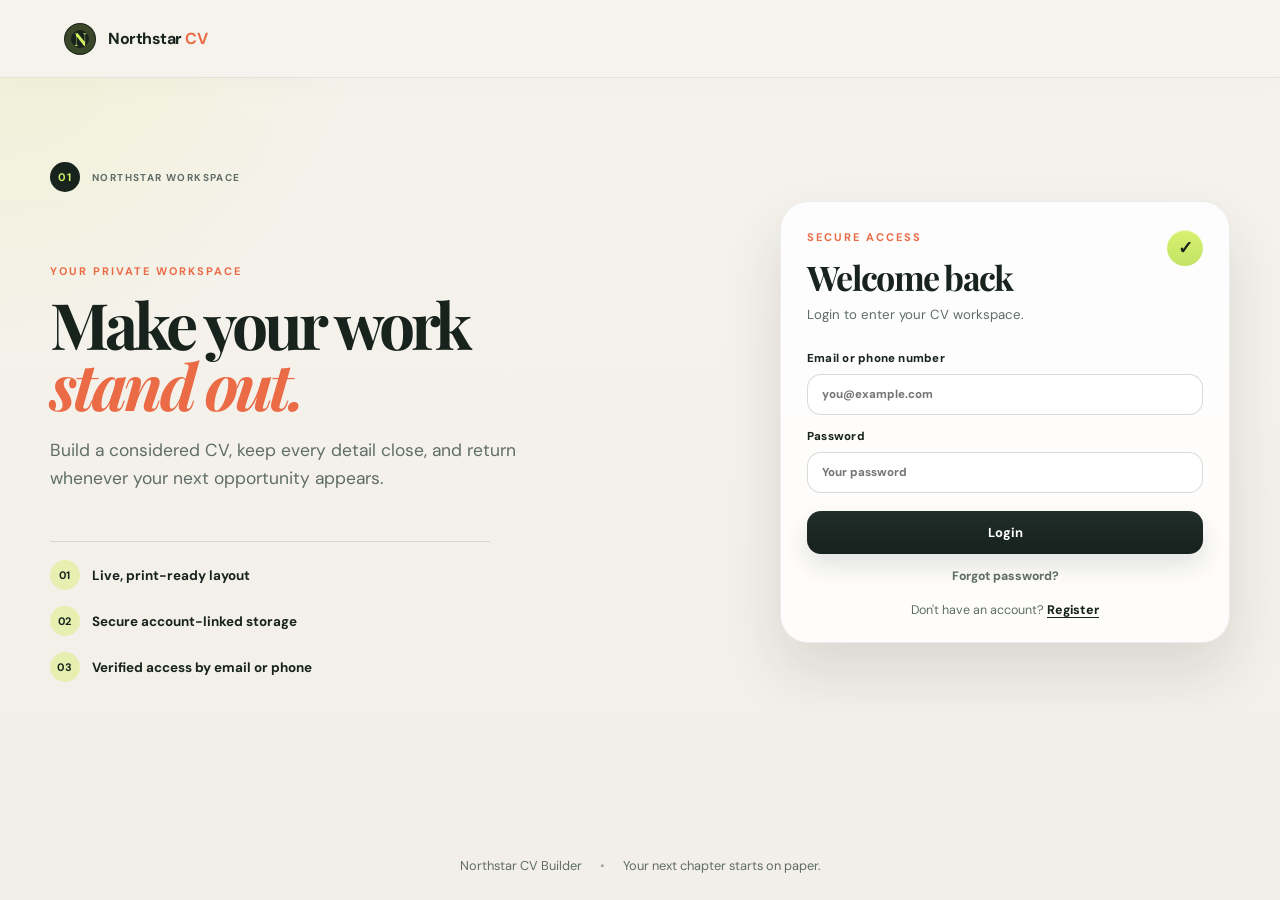
==== index.html @ ef926b18 "Refactor code structure for improved readability and maintainability" ====
<!doctype html>
<html lang="en">
<head>
  <meta charset="UTF-8">
  <meta name="viewport" content="width=device-width, initial-scale=1.0">
  <meta name="description" content="Curriculum Vitae builder with live professional preview and print-ready output.">
  <title>Northstar CV Builder</title>
  <link rel="preconnect" href="https://fonts.googleapis.com">
  <link rel="preconnect" href="https://fonts.gstatic.com" crossorigin>
  <link href="https://fonts.googleapis.com/css2?family=DM+Sans:wght@400;500;600;700&family=Playfair+Display:wght@600;700&display=swap" rel="stylesheet">
  <link rel="stylesheet" href="style.css">
  <link rel="stylesheet" href="page.css">
  <script>
    (async () => {
      const storedUser = localStorage.getItem('northstar-user');
      if (!storedUser) {
        window.location.replace('login.html');
        return;
      }

      try {
        const user = JSON.parse(storedUser);
        const response = await fetch(`api.php?id=${encodeURIComponent(user.id)}`, { credentials: 'same-origin' });
        if (!response.ok) {
          window.location.replace('login.html');
          return;
        }
        document.body.classList.remove('auth-protected');
      } catch (error) {
        window.location.replace('login.html');
      }
    })();
  </script>
</head>
<body class="auth-protected">
  <header class="topbar">
    <a class="brand" href="#top" aria-label="Northstar CV Builder home"><span class="brand-mark">N</span><span>Northstar <em>CV</em></span></a>
    <div class="top-actions"><span class="saved-state" id="savedState">Saved locally</span><button class="button button-ghost" id="resetButton" type="button">Reset</button><button class="button button-dark" id="printButton" type="button"><span aria-hidden="true">↗</span> Print / PDF</button></div>
  </header>
  <main id="top" class="app-shell">
    <section class="intro"><p class="eyebrow">Curriculum vitae studio</p><h1>Build a CV that<br><span>opens doors.</span></h1><p class="intro-copy">Shape your story, keep the details sharp, and walk away with a CV that feels unmistakably yours.</p><div class="progress-wrap"><div class="progress-label"><span>Profile completeness</span><strong id="progressText">0%</strong></div><div class="progress-track"><div id="progressBar"></div></div></div></section>
    <div class="workspace">
      <form class="editor" id="cvForm" autocomplete="off">
        <section class="form-section"><div class="section-heading"><div><span class="step">01</span><h2>Contact information</h2><p>Give employers a clear way to reach you.</p></div></div><div class="field-grid"><label class="field field-wide">Full name<input data-path="basics.name" placeholder="John Doe"></label><label class="field field-wide">Professional headline<input data-path="basics.headline" placeholder="Professional"></label><label class="field">Professional email<input data-path="basics.email" type="email" placeholder="john.doe@example.com"></label><label class="field">Professional phone<input data-path="basics.phone" placeholder="+1 555 000 0000"></label><label class="field">City and state / country<input data-path="basics.location" placeholder="City, State, Country"></label><label class="field">Website / LinkedIn<input data-path="basics.website" placeholder="linkedin.com/in/johndoe"></label></div></section>
        <section class="form-section"><div class="section-heading"><div><span class="step">02</span><h2>Professional summary</h2><p>Write a tailored 3-to-4-sentence introduction.</p></div><label class="switch"><input type="checkbox" data-toggle="summary" checked><span></span><b>Include</b></label></div><label class="field"><textarea data-path="summary" rows="4" placeholder="Highlight your top skills, achievements, and career goals..."></textarea></label></section>
        <section class="form-section"><div class="section-heading"><div><span class="step">03</span><h2>Work experience</h2><p>List roles in reverse-chronological order with measurable achievements.</p></div><button class="add-button" type="button" data-add="experience">+ Add role</button></div><div id="experienceFields"></div></section>
        <section class="form-section"><div class="section-heading"><div><span class="step">04</span><h2>Education & qualifications</h2><p>Include degrees, diplomas, institutions, locations, and dates.</p></div><button class="add-button" type="button" data-add="education">+ Add education</button></div><div id="educationFields"></div></section>
        <section class="form-section"><div class="section-heading"><div><span class="step">05</span><h2>Skills</h2><p>Make your strongest capabilities easy to scan.</p></div></div><label class="field"><span>Skills <small>Separate each skill with a comma</small></span><input data-path="skills" placeholder="Figma, Strategy, User research, Prototyping"></label></section>
        <section class="form-section"><div class="section-heading"><div><span class="step">06</span><h2>Optional sections</h2><p>Add specialized details when they strengthen your application.</p></div></div><div class="optional-grid"><label class="optional-card"><input type="checkbox" data-toggle="certifications"><span><b>Certifications & licenses</b><small>Industry credentials</small></span></label><label class="optional-card"><input type="checkbox" data-toggle="awards"><span><b>Awards & honors</b><small>Recognition and scholarships</small></span></label><label class="optional-card"><input type="checkbox" data-toggle="publications"><span><b>Publications & presentations</b><small>Research and industry work</small></span></label><label class="optional-card"><input type="checkbox" data-toggle="memberships"><span><b>Professional memberships</b><small>Recognized industry bodies</small></span></label></div><div id="optionalFields"></div></section>
      </form>
      <aside class="preview-panel"><div class="preview-toolbar"><div><span class="eyebrow">Live document</span><h2>Your CV</h2></div><span class="page-count">A4 / 1 page</span></div><div class="paper" id="cvPreview"></div></aside>
    </div>
  </main>
  <footer class="footer">Northstar CV Builder <span>•</span> Your next chapter starts on paper.</footer>
  <script src="main.js"></script>
</body>
</html>
---- style.css ----
.text-button{border:0;background:transparent;color:var(--muted);font-size:11px;font-weight:700;text-align:center;text-decoration:underline;text-underline-offset:3px;padding:2px}.text-button:hover{color:var(--orange)}.reset-box{border-top:1px solid var(--line);margin-top:20px;padding-top:20px}.reset-heading{display:flex;align-items:center;justify-content:space-between;gap:12px}.reset-heading strong{font-size:16px}.reset-box>p{color:var(--muted);font-size:12px;line-height:1.5;margin:8px 0 18px}.reset-box .auth-form[hidden]{display:none}
.register-prompt{margin:24px 0 0;text-align:center;color:var(--muted);font-size:12px}.register-prompt a{color:var(--ink);font-weight:700;text-underline-offset:3px}.register-prompt a:hover{color:var(--orange)}.register-shell .account-card{align-self:center}
:root{--ink:#17211d;--muted:#69716b;--line:#dfe4df;--paper:#fffefa;--canvas:#f4f3ee;--lime:#d8f26b;--orange:#ef714a;--shadow:0 24px 70px rgba(31,44,35,.12)}*{box-sizing:border-box}html{scroll-behavior:smooth}body{margin:0;background:var(--canvas);color:var(--ink);font-family:'DM Sans',sans-serif}button,input,textarea{font:inherit}button{cursor:pointer}.topbar{height:78px;background:rgba(244,243,238,.94);border-bottom:1px solid var(--line);display:flex;align-items:center;justify-content:space-between;padding:0 clamp(20px,5vw,76px);position:sticky;top:0;z-index:10;backdrop-filter:blur(12px)}.brand{display:flex;gap:10px;align-items:center;color:var(--ink);font-weight:700;text-decoration:none;letter-spacing:-.03em}.brand em{font-style:normal;color:var(--orange)}.brand-mark{background:var(--ink);color:var(--lime);width:28px;height:28px;display:grid;place-items:center;font-family:'Playfair Display',serif;font-size:18px;border-radius:50%}.top-actions{display:flex;align-items:center;gap:12px}.saved-state{font-size:12px;color:var(--muted);margin-right:10px}.button{border:0;padding:11px 17px;border-radius:4px;font-weight:700;font-size:13px}.button-ghost{background:transparent;color:var(--muted)}.button-dark{background:var(--ink);color:#fff}.button-dark span{font-size:16px;margin-right:6px}.app-shell{max-width:1440px;margin:auto;padding:72px clamp(20px,5vw,76px) 40px}.intro{max-width:610px;margin-bottom:64px}.eyebrow{margin:0 0 14px;color:var(--orange);font-size:11px;font-weight:700;letter-spacing:.15em;text-transform:uppercase}.intro h1{font-family:'Playfair Display',serif;font-size:clamp(46px,6vw,80px);line-height:.98;letter-spacing:-.04em;margin:0 0 22px}.intro h1 span{color:var(--orange);font-style:italic}.intro-copy{color:var(--muted);font-size:17px;line-height:1.6;max-width:430px;margin:0}.progress-wrap{margin-top:36px;max-width:380px}.progress-label{display:flex;justify-content:space-between;font-size:12px;margin-bottom:9px}.progress-label strong{color:var(--orange)}.progress-track{height:5px;background:#dfe3db;border-radius:8px;overflow:hidden}.progress-track div{height:100%;width:0;background:var(--orange);transition:width .35s ease}.workspace{display:grid;grid-template-columns:minmax(420px,1fr) minmax(420px,.93fr);gap:clamp(36px,6vw,100px);align-items:start}.editor{min-width:0}.form-section{padding:0 0 38px;margin-bottom:37px;border-bottom:1px solid var(--line)}.section-heading{display:flex;justify-content:space-between;gap:20px;align-items:flex-start;margin-bottom:23px}.step{color:var(--orange);font-size:11px;font-weight:700;letter-spacing:.12em}.section-heading h2{font-size:21px;margin:7px 0 5px;letter-spacing:-.03em}.section-heading p{color:var(--muted);font-size:13px;margin:0;line-height:1.5}.field-grid{display:grid;grid-template-columns:1fr 1fr;gap:17px 14px}.field{display:flex;flex-direction:column;gap:8px;color:#3b453e;font-size:12px;font-weight:700}.field-wide{grid-column:span 2}.field input,.field textarea{width:100%;border:1px solid #cfd7cf;background:rgba(255,255,255,.5);border-radius:3px;padding:12px 13px;color:var(--ink);outline:none;transition:border .2s,box-shadow .2s}.field textarea{resize:vertical;line-height:1.5}.field input:focus,.field textarea:focus{border-color:var(--orange);box-shadow:0 0 0 3px rgba(239,113,74,.12)}.field small{font-weight:400;color:var(--muted);margin-left:5px}.add-button{border:1px solid var(--ink);background:transparent;color:var(--ink);padding:8px 11px;border-radius:3px;font-weight:700;font-size:12px;white-space:nowrap}.repeat-item{border:1px solid var(--line);padding:17px;margin-bottom:12px;background:rgba(255,255,255,.3)}.repeat-top{display:flex;justify-content:space-between;gap:10px;align-items:center;margin-bottom:15px}.repeat-label{font-size:12px;font-weight:700}.remove-button{border:0;background:none;color:var(--orange);font-size:12px;font-weight:700}.repeat-grid{display:grid;grid-template-columns:1fr 1fr;gap:14px}.repeat-grid .field-wide{grid-column:span 2}.switch{display:flex;align-items:center;gap:8px;font-size:12px;color:var(--muted);white-space:nowrap}.switch input,.optional-card input{position:absolute;opacity:0}.switch span{width:34px;height:20px;border-radius:20px;background:#bec7bf;position:relative;transition:background .2s}.switch span:after{content:'';position:absolute;width:14px;height:14px;top:3px;left:3px;background:#fff;border-radius:50%;transition:transform .2s}.switch input:checked+span{background:var(--orange)}.switch input:checked+span:after{transform:translateX(14px)}.optional-grid{display:grid;grid-template-columns:repeat(3,1fr);gap:10px;margin-bottom:16px}.optional-card{border:1px solid var(--line);padding:14px 10px;display:flex;gap:9px;cursor:pointer;min-height:69px}.optional-card:has(input:checked){border-color:var(--orange);background:#fff8f4}.optional-card:before{content:'+';border:1px solid #b7c0b8;border-radius:50%;width:18px;height:18px;display:grid;place-items:center;color:var(--muted);font-size:15px;flex:none}.optional-card:has(input:checked):before{content:'✓';background:var(--orange);color:#fff;border-color:var(--orange);font-size:11px}.optional-card span{display:flex;flex-direction:column;gap:4px}.optional-card b{font-size:12px}.optional-card small{font-size:10px;color:var(--muted);line-height:1.3}.preview-panel{position:sticky;top:110px}.preview-toolbar{display:flex;justify-content:space-between;align-items:flex-end;margin-bottom:18px}.preview-toolbar h2{font-family:'Playfair Display',serif;font-size:30px;margin:0}.page-count{font-size:11px;color:var(--muted)}.paper{background:var(--paper);box-shadow:var(--shadow);min-height:780px;padding:54px 57px;color:#202b25}.cv-head{border-bottom:2px solid var(--ink);padding-bottom:20px;margin-bottom:22px}.cv-head h1{font-family:'Playfair Display',serif;font-size:38px;line-height:1;margin:0 0 9px;letter-spacing:-.04em}.cv-head h3{font-size:12px;font-weight:500;color:var(--orange);letter-spacing:.08em;text-transform:uppercase;margin:0 0 16px}.contact-line{color:var(--muted);font-size:9px;display:flex;gap:8px;flex-wrap:wrap}.contact-line span:not(:last-child):after{content:'•';margin-left:8px;color:var(--orange)}.cv-section{margin-bottom:20px}.cv-section h4{font-size:10px;letter-spacing:.15em;text-transform:uppercase;margin:0 0 12px;color:var(--orange);display:flex;align-items:center;gap:9px}.cv-section h4:after{content:'';height:1px;background:#e2e5df;flex:1}.cv-summary{font-size:10.5px;line-height:1.65;color:#4c5750;margin:0}.cv-entry{margin-bottom:15px}.entry-head{display:flex;justify-content:space-between;gap:12px}.entry-head strong{font-size:11px}.entry-date{font-size:9px;color:var(--orange);white-space:nowrap}.entry-sub{font-size:10px;color:var(--muted);margin:3px 0 6px}.entry-description{font-size:9.5px;line-height:1.55;color:#4c5750;margin:0;white-space:pre-line}.skill-list{display:flex;flex-wrap:wrap;gap:6px}.skill{font-size:9px;background:#edf2e7;padding:5px 8px;border-radius:2px}.empty-preview{color:#9aa39b;font-size:11px;line-height:1.6}.footer{padding:20px clamp(20px,5vw,76px) 42px;color:var(--muted);font-size:11px}.footer span{color:var(--orange);padding:0 7px}@media(max-width:1000px){.workspace{grid-template-columns:1fr}.preview-panel{position:static;max-width:760px}.paper{min-height:auto}.intro{margin-bottom:45px}}@media(max-width:600px){.topbar{height:66px}.saved-state{display:none}.button{padding:10px}.app-shell{padding-top:45px}.workspace{display:block}.field-grid,.repeat-grid{grid-template-columns:1fr}.field-wide,.repeat-grid .field-wide{grid-column:span 1}.optional-grid{grid-template-columns:1fr 1fr}.paper{padding:34px 25px}.cv-head h1{font-size:32px}.top-actions{gap:3px}}
@media print{body{background:#fff}.topbar,.intro,.editor,.preview-toolbar,.footer{display:none}.app-shell{padding:0}.workspace{display:block}.preview-panel{position:static;max-width:none}.paper{box-shadow:none;padding:36px;min-height:0}.paper:after{display:none}}

/* Conventional CV document styling */
.paper{font-family:'DM Sans',sans-serif;border-top:5px solid var(--ink)}
.paper .cv-head h1{font-family:'DM Sans',sans-serif !important;font-weight:700;letter-spacing:-.04em}
.paper .cv-head h3{font-family:'DM Sans',sans-serif !important;color:var(--ink) !important;font-weight:600;letter-spacing:.04em}
.contact-line span:not(:last-child):after{content:' | ';margin-left:8px;color:var(--muted)}
.paper .cv-section h4{color:var(--ink) !important;border-bottom:1px solid var(--ink);padding-bottom:6px;letter-spacing:.08em}
.cv-section h4:after{display:none}
.entry-date{color:var(--muted)}
.entry-description{font-size:9.5px;line-height:1.55;color:#4c5750;margin:6px 0 0;padding-left:15px}
.entry-description li{padding-left:3px;margin-bottom:3px}
.auth-protected{visibility:hidden}
.auth-page{min-height:100vh;display:flex;flex-direction:column}
.auth-shell{width:min(1120px,calc(100% - 40px));margin:auto;display:grid;grid-template-columns:1fr 480px;gap:clamp(40px,8vw,120px);align-items:center;padding:72px 0}
.auth-hero h1{font-family:'Playfair Display',serif;font-size:clamp(42px,5vw,70px);line-height:1;letter-spacing:-.04em;margin:0 0 22px}.auth-hero h1 span{color:var(--orange);font-style:italic}.auth-hero>p:not(.eyebrow){color:var(--muted);font-size:17px;line-height:1.6;max-width:430px}.auth-note{display:grid;gap:5px;border-left:3px solid var(--lime);padding:12px 0 12px 16px;margin-top:38px;font-size:13px}.auth-note span{color:var(--muted)}.account-card{width:100%;margin:0}.account-card h2{margin:0;font-family:'Playfair Display',serif;font-size:30px;letter-spacing:-.02em}.secure-mark{display:grid;place-items:center;width:30px;height:30px;border-radius:50%;background:var(--lime);font-weight:700}.auth-label{display:grid;gap:7px;color:var(--muted);font-size:12px;font-weight:700}.button-outline{background:transparent;color:var(--ink);border:1px solid var(--ink)}.auth-divider{display:flex;align-items:center;gap:12px;color:var(--muted);font-size:11px;margin:24px 0}.auth-divider:before,.auth-divider:after{content:'';height:1px;background:var(--line);flex:1}.signup-form{margin-top:0}.footer{margin-top:auto}@media (max-width:800px){.auth-shell{grid-template-columns:1fr;padding:48px 0}.auth-hero{max-width:560px}.auth-note{margin-top:24px}}

/* Account and verification surface */
.account-panel{margin:-20px 0 58px;max-width:720px}
.account-box{background:var(--paper);border:1px solid var(--line);border-radius:8px;padding:26px 28px;box-shadow:0 14px 34px rgba(31,44,35,.07)}
.account-header{display:flex;align-items:flex-start;justify-content:space-between;gap:20px}
.account-header h3{margin:0;font-family:'Playfair Display',serif;font-size:28px;letter-spacing:-.02em}
.account-eyebrow{margin-bottom:8px}
#accountStatus{margin:8px 0 22px;color:var(--muted);font-size:13px}
.auth-form{display:grid;gap:11px}
.auth-form input,.auth-form select,.otp-box input{width:100%;border:1px solid var(--line);border-radius:4px;background:#fff;padding:12px 13px;color:var(--ink);outline:none}
.auth-form input:focus,.auth-form select:focus,.otp-box input:focus{border-color:var(--orange);box-shadow:0 0 0 3px rgba(239,113,74,.12)}
.auth-row{display:grid;grid-template-columns:125px 1fr;gap:11px}
.auth-row select{appearance:auto}
.otp-box{margin-top:14px;padding:16px;background:#f8f8f2;border:1px solid #dce4c6;border-left:4px solid var(--lime);border-radius:4px}
.otp-box label{display:block;font-size:12px;font-weight:700;margin-bottom:8px}
.otp-row{display:grid;grid-template-columns:1fr auto;gap:10px}
.otp-box p{margin:9px 0 0;color:var(--muted);font-size:12px;line-height:1.5}
.login-form{margin-top:22px;padding-top:20px;border-top:1px solid var(--line)}
.login-form .button{justify-self:start}
@media (max-width:600px){.account-panel{margin-top:-24px}.account-box{padding:22px 18px}.auth-row,.otp-row{grid-template-columns:1fr}.account-header{display:block}.account-header .button{margin-top:12px;padding-left:0}.login-form .button{width:100%}}

/* Focused authentication page */
.auth-page{background:#eceee8}.auth-page .topbar{background:rgba(236,238,232,.9)}
.auth-shell{max-width:1180px;grid-template-columns:minmax(0,1fr) minmax(390px,450px);gap:clamp(56px,9vw,150px);padding:clamp(56px,9vh,100px) 0}
.auth-hero{padding:12px 0}.hero-index{display:flex;align-items:center;gap:12px;color:var(--muted);font-size:10px;font-weight:700;letter-spacing:.14em;text-transform:uppercase;margin-bottom:72px}.hero-index span:first-child{display:grid;place-items:center;width:30px;height:30px;background:var(--ink);color:var(--lime);border-radius:50%;font-size:11px}.auth-hero h1{font-size:clamp(52px,6.2vw,88px);line-height:.93;margin-bottom:26px}.auth-hero>p:not(.eyebrow){font-size:18px;max-width:470px}.auth-benefits{display:grid;gap:17px;border-top:1px solid #cbd2ca;margin-top:58px;padding-top:20px;max-width:430px}.auth-benefits div{display:grid;grid-template-columns:28px 1fr;gap:12px;align-items:center;font-size:13px}.auth-benefits strong{color:var(--orange);font-size:11px;letter-spacing:.1em}.auth-benefits span{font-weight:600}.account-card{padding:34px;background:#fff;border-color:#d4dad2;box-shadow:0 28px 60px rgba(31,44,35,.13)}.account-card .account-header h2{font-size:34px}.account-card #accountStatus{margin-top:10px;margin-bottom:25px}.auth-mode-switch{display:grid;grid-template-columns:1fr 1fr;gap:4px;background:#eef0eb;padding:4px;border-radius:5px;margin-bottom:24px}.auth-mode-button{border:0;background:transparent;color:var(--muted);padding:10px 8px;border-radius:3px;font-size:12px;font-weight:700}.auth-mode-button.is-active{background:#fff;color:var(--ink);box-shadow:0 2px 7px rgba(31,44,35,.1)}.auth-form{gap:15px}.auth-label{color:var(--ink);font-size:11px;letter-spacing:.02em}.auth-form input,.auth-form select,.otp-box input{padding:13px 14px;margin-top:1px}.auth-form .button{width:100%;padding:13px 17px;margin-top:4px}.button-outline{border-color:#aeb8ad}.signup-form[hidden]{display:none}.otp-box{margin-top:20px}.auth-page .footer{padding-bottom:24px}@media (max-width:800px){.auth-shell{grid-template-columns:1fr;gap:40px;padding:45px 0}.hero-index{margin-bottom:42px}.auth-benefits{margin-top:36px}.auth-card{max-width:520px}.account-card{justify-self:center}.auth-page .footer{padding-left:20px;padding-right:20px}}@media (max-width:480px){.auth-shell{width:min(100% - 28px,450px)}.account-card{padding:24px 18px}.auth-hero h1{font-size:52px}.hero-index{margin-bottom:34px}}
---- page.css ----
:root {
  --bg-soft: #f5f3ed;
  --bg-strong: #ece8df;
  --panel: rgba(255, 255, 255, 0.86);
  --panel-strong: #ffffff;
  --panel-border: rgba(23, 33, 29, 0.08);
  --ink: #18231d;
  --muted: #5f6d66;
  --line: #dfe5df;
  --orange: #ea6b46;
  --orange-soft: rgba(234, 107, 70, 0.12);
  --lime: #d4ef5f;
  --shadow-lg: 0 28px 70px rgba(24, 35, 29, 0.12);
  --shadow-md: 0 18px 42px rgba(24, 35, 29, 0.08);
  --shadow-sm: 0 10px 24px rgba(24, 35, 29, 0.06);
}

body {
  background:
    radial-gradient(circle at top left, rgba(212, 239, 95, 0.22), transparent 22%),
    linear-gradient(180deg, #f6f3ee 0%, #f2efe8 100%);
}

.topbar {
  background: rgba(246, 243, 238, 0.88);
  border-bottom: 1px solid rgba(23, 33, 29, 0.08);
  box-shadow: 0 8px 20px rgba(24, 35, 29, 0.02);
}

.brand {
  gap: 12px;
  padding: 8px 0;
}

.brand-mark {
  width: 32px;
  height: 32px;
  font-size: 18px;
  border: 1px solid rgba(24, 35, 29, 0.1);
  box-shadow: inset 0 0 0 6px rgba(212, 239, 95, 0.18);
}

.top-actions {
  gap: 10px;
}

.saved-state {
  padding: 8px 12px;
  border-radius: 999px;
  background: rgba(255, 255, 255, 0.7);
  border: 1px solid var(--panel-border);
  color: var(--muted);
  margin-right: 4px;
}

.button {
  border-radius: 12px;
  padding: 12px 18px;
  transition: transform 0.18s ease, box-shadow 0.18s ease, background 0.18s ease;
}

.button:hover {
  transform: translateY(-1px);
}

.button-ghost {
  border: 1px solid rgba(24, 35, 29, 0.12);
  background: rgba(255, 255, 255, 0.5);
  color: var(--ink);
}

.button-dark {
  background: linear-gradient(180deg, #202d28 0%, #17211d 100%);
  box-shadow: 0 12px 24px rgba(24, 35, 29, 0.12);
}

.app-shell {
  padding-top: 54px;
  padding-bottom: 46px;
}

.intro {
  max-width: 640px;
  margin-bottom: 42px;
}

.eyebrow {
  margin-bottom: 18px;
  letter-spacing: 0.18em;
}

.intro h1 {
  text-wrap: balance;
}

.intro-copy {
  font-size: 18px;
  max-width: 470px;
  color: var(--muted);
}

.progress-wrap {
  margin-top: 30px;
  max-width: 420px;
  padding: 18px 18px 14px;
  border-radius: 16px;
  background: rgba(255, 255, 255, 0.66);
  border: 1px solid rgba(23, 33, 29, 0.08);
  box-shadow: var(--shadow-sm);
}

.progress-track {
  height: 10px;
  border-radius: 999px;
  overflow: hidden;
  background: rgba(23, 33, 29, 0.08);
}

.progress-track div {
  height: 100%;
  border-radius: inherit;
  background: linear-gradient(90deg, var(--orange) 0%, #f59f7a 100%);
  box-shadow: 0 0 18px rgba(234, 107, 70, 0.26);
}

.workspace {
  gap: 34px;
  align-items: start;
}

.editor {
  display: grid;
  gap: 20px;
}

.form-section {
  background: rgba(255, 255, 255, 0.72);
  border: 1px solid var(--panel-border);
  border-radius: 24px;
  padding: 26px 22px 22px;
  box-shadow: var(--shadow-sm);
}

.section-heading {
  display: flex;
  justify-content: space-between;
  align-items: flex-start;
  gap: 18px;
  margin-bottom: 18px;
}

.section-heading > div {
  display: grid;
  gap: 8px;
}

.step {
  display: inline-flex;
  align-items: center;
  justify-content: center;
  width: 34px;
  height: 34px;
  border-radius: 10px;
  background: var(--orange-soft);
  color: var(--orange);
  font-size: 11px;
  font-weight: 800;
  letter-spacing: 0.06em;
}

.section-heading h2 {
  margin: 0;
  font-size: clamp(1.3rem, 1.6vw, 1.8rem);
  letter-spacing: -0.04em;
}

.section-heading p {
  margin: 0;
  color: var(--muted);
  font-size: 0.83rem;
}

.field-grid {
  display: grid;
  grid-template-columns: repeat(2, minmax(0, 1fr));
  gap: 16px;
}

.field {
  display: grid;
  gap: 8px;
  font-size: 0.76rem;
  color: var(--muted);
  font-weight: 700;
}

.field span {
  display: flex;
  align-items: baseline;
  justify-content: space-between;
  gap: 8px;
}

.field small {
  font-size: 10px;
  color: var(--muted);
}

.field input,
.field textarea,
.repeat-grid input,
.repeat-grid textarea {
  width: 100%;
  border: 1px solid rgba(23, 33, 29, 0.15);
  border-radius: 14px;
  background: rgba(255, 255, 255, 0.82);
  padding: 12px 14px;
  color: var(--ink);
  outline: none;
  transition: border-color 0.18s ease, box-shadow 0.18s ease, background 0.18s ease;
}

.field textarea,
.repeat-grid textarea {
  min-height: 116px;
  resize: vertical;
}

.field input:focus,
.field textarea:focus,
.repeat-grid input:focus,
.repeat-grid textarea:focus {
  border-color: rgba(234, 107, 70, 0.58);
  background: #fff;
  box-shadow: 0 0 0 4px rgba(234, 107, 70, 0.12);
}

.field-wide {
  grid-column: 1 / -1;
}

.switch {
  display: inline-flex;
  align-items: center;
  gap: 10px;
  padding: 8px 12px;
  border-radius: 999px;
  background: rgba(23, 33, 29, 0.03);
  border: 1px solid rgba(23, 33, 29, 0.08);
  color: var(--ink);
  font-size: 0.75rem;
  font-weight: 700;
}

.switch input {
  position: absolute;
  opacity: 0;
  pointer-events: none;
}

.switch span {
  position: relative;
  display: inline-block;
  width: 36px;
  height: 20px;
  border-radius: 999px;
  background: rgba(23, 33, 29, 0.16);
  transition: background 0.2s ease;
}

.switch span::after {
  content: "";
  position: absolute;
  width: 14px;
  height: 14px;
  border-radius: 50%;
  background: #fff;
  top: 3px;
  left: 4px;
  box-shadow: 0 3px 8px rgba(24, 35, 29, 0.2);
  transition: transform 0.2s ease;
}

.switch input:checked + span {
  background: rgba(234, 107, 70, 0.9);
}

.switch input:checked + span::after {
  transform: translateX(16px);
}

.add-button,
.remove-button {
  border: 0;
  border-radius: 10px;
  cursor: pointer;
  font-weight: 700;
  transition: transform 0.18s ease, opacity 0.18s ease;
}

.add-button {
  padding: 10px 12px;
  background: rgba(212, 239, 95, 0.32);
  color: var(--ink);
}

.add-button:hover,
.remove-button:hover {
  transform: translateY(-1px);
}

#experienceFields,
#educationFields,
#optionalFields {
  display: grid;
  gap: 16px;
}

.repeat-item {
  border: 1px solid rgba(23, 33, 29, 0.09);
  border-radius: 18px;
  background: rgba(249, 249, 247, 0.9);
  padding: 16px;
}

.repeat-top {
  display: flex;
  align-items: center;
  justify-content: space-between;
  gap: 10px;
  margin-bottom: 14px;
}

.repeat-label {
  display: inline-flex;
  align-items: center;
  gap: 8px;
  color: var(--ink);
  font-weight: 800;
  font-size: 0.78rem;
  letter-spacing: 0.04em;
  text-transform: uppercase;
}

.repeat-label::before {
  content: "";
  width: 8px;
  height: 8px;
  border-radius: 50%;
  background: var(--orange);
}

.remove-button {
  background: transparent;
  color: var(--muted);
  padding: 6px 10px;
}

.repeat-grid {
  display: grid;
  grid-template-columns: repeat(2, minmax(0, 1fr));
  gap: 16px;
}

.optional-grid {
  display: grid;
  grid-template-columns: repeat(2, minmax(0, 1fr));
  gap: 14px;
  margin-bottom: 16px;
}

.optional-card {
  display: flex;
  align-items: center;
  gap: 12px;
  padding: 14px 16px;
  border-radius: 16px;
  border: 1px solid rgba(23, 33, 29, 0.1);
  background: rgba(255, 255, 255, 0.72);
  cursor: pointer;
  transition: border-color 0.18s ease, transform 0.18s ease, box-shadow 0.18s ease;
}

.optional-card:hover {
  transform: translateY(-1px);
  box-shadow: var(--shadow-sm);
}

.optional-card input {
  accent-color: var(--orange);
  width: 18px;
  height: 18px;
  margin: 0;
}

.optional-card span {
  display: grid;
  gap: 3px;
}

.optional-card b {
  color: var(--ink);
  font-size: 0.82rem;
}

.optional-card small {
  color: var(--muted);
  font-size: 0.72rem;
}

.preview-panel {
  position: sticky;
  top: 94px;
}

.preview-toolbar {
  display: flex;
  align-items: center;
  justify-content: space-between;
  gap: 12px;
  margin-bottom: 14px;
  padding: 0 4px;
}

.preview-toolbar h2 {
  margin: 6px 0 0;
  font-size: clamp(1.7rem, 2vw, 2.2rem);
  letter-spacing: -0.04em;
}

.page-count {
  display: inline-flex;
  align-items: center;
  justify-content: center;
  min-height: 32px;
  padding: 0 12px;
  border-radius: 999px;
  border: 1px solid rgba(23, 33, 29, 0.12);
  background: rgba(255, 255, 255, 0.58);
  color: var(--muted);
  font-size: 0.72rem;
  font-weight: 700;
}

.paper {
  width: 100%;
  min-height: 1180px;
  background:
    linear-gradient(180deg, rgba(255, 255, 255, 0.98), rgba(255, 255, 255, 0.96)),
    radial-gradient(circle at top right, rgba(234, 107, 70, 0.08), transparent 28%);
  border: 1px solid rgba(23, 33, 29, 0.08);
  border-top: 5px solid var(--ink);
  box-shadow: 0 30px 60px rgba(24, 35, 29, 0.12);
  border-radius: 22px 22px 18px 18px;
  padding: 42px 40px 32px;
  position: relative;
  overflow: hidden;
}

.paper::before {
  content: "";
  position: absolute;
  inset: 0 auto auto 0;
  width: 100%;
  height: 8px;
  background: linear-gradient(90deg, var(--ink) 0%, var(--ink) 54%, rgba(234, 107, 70, 0.9) 54%, rgba(212, 239, 95, 0.9) 100%);
  opacity: 0.9;
}

.paper::after {
  content: "";
  position: absolute;
  inset: 0 auto auto 0;
  width: 100%;
  height: 100%;
  background: linear-gradient(180deg, rgba(255,255,255,0) 0%, rgba(255,255,255,0.02) 100%);
  pointer-events: none;
}

.cv-head {
  display: grid;
  gap: 8px;
  padding-top: 8px;
  margin-bottom: 18px;
}

.cv-head h1 {
  margin: 0;
  font-size: clamp(2.1rem, 2.2vw, 3.05rem);
  line-height: 0.94;
  letter-spacing: -0.08em;
  font-weight: 800;
  color: var(--ink);
}

.cv-head h3 {
  margin: 0;
  font-size: 0.79rem;
  font-weight: 800;
  letter-spacing: 0.12em;
  text-transform: uppercase;
  color: rgba(24, 35, 29, 0.7);
}

.contact-line {
  display: flex;
  flex-wrap: wrap;
  gap: 8px 10px;
  color: var(--muted);
  font-size: 0.7rem;
  line-height: 1.5;
  padding-top: 2px;
}

.contact-line span {
  display: inline-flex;
  align-items: center;
}

.contact-line span:not(:last-child)::after {
  content: "|";
  margin-left: 10px;
  color: rgba(23, 33, 29, 0.35);
}

.cv-section {
  margin-top: 22px;
}

.cv-section h4 {
  margin: 0 0 12px;
  padding-bottom: 8px;
  border-bottom: 1px solid rgba(23, 33, 29, 0.18);
  color: var(--ink);
  text-transform: uppercase;
  letter-spacing: 0.12em;
  font-size: 0.72rem;
  font-weight: 800;
}

.cv-entry {
  display: grid;
  gap: 6px;
  margin-bottom: 16px;
  padding-bottom: 12px;
  border-bottom: 1px solid rgba(23, 33, 29, 0.08);
}

.cv-entry:last-child {
  margin-bottom: 0;
  border-bottom: 0;
  padding-bottom: 0;
}

.entry-head {
  display: flex;
  justify-content: space-between;
  align-items: baseline;
  gap: 10px;
}

.entry-head strong {
  font-size: 0.83rem;
  letter-spacing: -0.02em;
  color: var(--ink);
}

.entry-date {
  color: var(--muted);
  font-size: 0.68rem;
  font-weight: 700;
}

.entry-sub {
  color: var(--muted);
  font-size: 0.7rem;
  font-weight: 700;
}

.entry-description {
  margin: 2px 0 0;
  padding-left: 18px;
  color: #485a52;
  font-size: 0.68rem;
  line-height: 1.65;
}

.entry-description li + li {
  margin-top: 2px;
}

.cv-summary {
  margin: 0;
  color: #3f4d49;
  font-size: 0.72rem;
  line-height: 1.7;
}

.skills-list {
  display: flex;
  flex-wrap: wrap;
  gap: 8px;
}

.skill {
  display: inline-flex;
  align-items: center;
  padding: 7px 10px;
  border-radius: 999px;
  background: linear-gradient(180deg, rgba(234, 107, 70, 0.08), rgba(212, 239, 95, 0.12));
  border: 1px solid rgba(234, 107, 70, 0.14);
  color: var(--ink);
  font-size: 0.68rem;
  font-weight: 700;
  box-shadow: inset 0 1px 0 rgba(255,255,255,0.8);
}

.empty-preview {
  margin: 0;
  color: var(--muted);
  font-size: 0.72rem;
  font-style: italic;
}

.footer {
  padding: 10px 20px 30px;
  text-align: center;
  color: var(--muted);
  font-size: 0.8rem;
}

.footer span {
  margin: 0 8px;
  color: rgba(23, 33, 29, 0.35);
}

body.auth-page {
  background:
    radial-gradient(circle at top left, rgba(212, 239, 95, 0.18), transparent 24%),
    linear-gradient(180deg, #f6f3ee 0%, #f2efe8 100%);
}

.auth-page .topbar {
  background: rgba(246, 243, 238, 0.9);
  border-bottom: 1px solid rgba(23, 33, 29, 0.08);
  box-shadow: 0 10px 24px rgba(24, 35, 29, 0.02);
}

.auth-shell {
  width: min(1180px, calc(100% - 36px));
  margin: 0 auto;
  padding: clamp(52px, 8vh, 96px) 0;
}

.auth-hero {
  padding-top: 12px;
}

.auth-page .eyebrow {
  margin-bottom: 16px;
}

.auth-hero h1 {
  font-family: 'Playfair Display', serif;
  font-size: clamp(3rem, 5vw, 5.6rem);
  line-height: 0.95;
  letter-spacing: -0.06em;
  margin-bottom: 20px;
}

.auth-hero h1 span {
  color: var(--orange);
  font-style: italic;
}

.auth-hero > p:not(.eyebrow) {
  max-width: 500px;
  color: var(--muted);
  font-size: 1.09rem;
  line-height: 1.65;
}

.auth-benefits {
  display: grid;
  gap: 16px;
  max-width: 440px;
  margin-top: 48px;
  padding-top: 18px;
  border-top: 1px solid rgba(23, 33, 29, 0.12);
}

.auth-benefits div {
  display: grid;
  grid-template-columns: 30px 1fr;
  gap: 12px;
  align-items: center;
}

.auth-benefits strong {
  display: inline-flex;
  align-items: center;
  justify-content: center;
  width: 30px;
  height: 30px;
  border-radius: 50%;
  background: rgba(212, 239, 95, 0.42);
  color: var(--ink);
  font-size: 0.68rem;
  letter-spacing: 0.08em;
}

.auth-benefits span {
  color: var(--ink);
  font-size: 0.84rem;
  font-weight: 700;
}

.account-card {
  width: min(100%, 470px);
  margin: 0;
  background: rgba(255, 255, 255, 0.86);
  border: 1px solid rgba(23, 33, 29, 0.08);
  border-radius: 28px;
  box-shadow: 0 28px 60px rgba(24, 35, 29, 0.12);
  padding: 28px 26px 24px;
}

.account-header {
  display: flex;
  align-items: flex-start;
  justify-content: space-between;
  gap: 18px;
  margin-bottom: 6px;
}

.account-header h2 {
  margin: 0;
  font-family: 'Playfair Display', serif;
  font-size: clamp(2rem, 2.7vw, 2.5rem);
  letter-spacing: -0.05em;
  line-height: 1;
}

.account-eyebrow {
  margin-bottom: 8px;
}

.secure-mark {
  display: grid;
  place-items: center;
  width: 36px;
  height: 36px;
  border-radius: 50%;
  background: linear-gradient(180deg, rgba(212, 239, 95, 0.9), rgba(189, 224, 86, 0.9));
  color: var(--ink);
  font-size: 1.1rem;
  font-weight: 700;
  box-shadow: inset 0 1px 0 rgba(255,255,255,0.7);
}

#accountStatus {
  margin: 8px 0 20px;
  color: var(--muted);
  font-size: 0.83rem;
  line-height: 1.6;
}

.auth-form {
  display: grid;
  gap: 14px;
}

.auth-label {
  display: grid;
  gap: 7px;
  color: var(--ink);
  font-size: 0.72rem;
  font-weight: 800;
  letter-spacing: 0.02em;
}

.auth-form input,
.auth-form select,
.otp-box input {
  width: 100%;
  border: 1px solid rgba(23, 33, 29, 0.16);
  border-radius: 14px;
  background: rgba(255, 255, 255, 0.9);
  padding: 12px 14px;
  color: var(--ink);
  outline: none;
  transition: border-color 0.18s ease, box-shadow 0.18s ease, background 0.18s ease;
}

.auth-form input:focus,
.auth-form select:focus,
.otp-box input:focus {
  border-color: rgba(234, 107, 70, 0.55);
  background: #fff;
  box-shadow: 0 0 0 4px rgba(234, 107, 70, 0.1);
}

.auth-row {
  display: grid;
  grid-template-columns: 132px 1fr;
  gap: 12px;
}

.auth-form .button {
  width: 100%;
  margin-top: 4px;
  border-radius: 14px;
}

.text-button {
  text-decoration: none;
  color: var(--muted);
  font-size: 0.76rem;
  font-weight: 800;
  padding: 0;
}

.text-button:hover {
  color: var(--orange);
}

.register-prompt {
  margin-top: 18px;
  color: var(--muted);
  font-size: 0.78rem;
}

.register-prompt a {
  color: var(--ink);
  text-decoration: underline;
  text-underline-offset: 3px;
  font-weight: 800;
}

.otp-box {
  margin-top: 18px;
  padding: 16px 14px 14px;
  border-radius: 16px;
  background: linear-gradient(180deg, rgba(212, 239, 95, 0.1), rgba(255, 255, 255, 0.84));
  border: 1px solid rgba(212, 239, 95, 0.7);
}

.otp-box label {
  display: block;
  margin-bottom: 8px;
  font-size: 0.72rem;
  font-weight: 800;
  color: var(--ink);
}

.otp-row {
  display: grid;
  grid-template-columns: minmax(0, 1fr) auto;
  gap: 10px;
}

.otp-box p {
  margin: 10px 0 0;
  color: var(--muted);
  font-size: 0.72rem;
  line-height: 1.55;
}

.reset-box {
  margin-top: 18px;
  padding-top: 18px;
  border-top: 1px solid rgba(23, 33, 29, 0.12);
}

.reset-heading {
  display: flex;
  align-items: center;
  justify-content: space-between;
  gap: 12px;
}

.reset-heading strong {
  font-size: 0.96rem;
}

.reset-box > p {
  color: var(--muted);
  margin: 10px 0 18px;
  font-size: 0.76rem;
  line-height: 1.5;
}

.auth-page .footer {
  padding-bottom: 26px;
}

@media (max-width: 800px) {
  .auth-shell {
    grid-template-columns: 1fr;
    gap: 38px;
    padding-top: 42px;
  }

  .auth-hero {
    max-width: 520px;
  }

  .account-card {
    width: min(100%, 520px);
    justify-self: center;
  }

  .auth-page .footer {
    padding-left: 18px;
    padding-right: 18px;
  }
}

@media (max-width: 520px) {
  .auth-shell {
    width: min(100% - 24px, 520px);
  }

  .auth-row,
  .otp-row {
    grid-template-columns: 1fr;
  }

  .account-card {
    padding: 22px 18px 18px;
  }

  .auth-hero h1 {
    font-size: 2.8rem;
  }
}

@media (max-width: 1080px) {
  .workspace {
    grid-template-columns: 1fr;
  }

  .preview-panel {
    position: static;
  }

  .paper {
    min-height: 0;
  }
}

@media (max-width: 760px) {
  .topbar {
    padding-left: 18px;
    padding-right: 18px;
    height: auto;
    min-height: 78px;
    align-items: flex-start;
    padding-top: 18px;
    padding-bottom: 18px;
  }

  .topbar,
  .top-actions {
    flex-wrap: wrap;
  }

  .brand {
    flex-shrink: 0;
  }

  .field-grid,
  .repeat-grid,
  .optional-grid {
    grid-template-columns: 1fr;
  }

  .intro {
    margin-bottom: 28px;
  }

  .app-shell {
    padding-left: 18px;
    padding-right: 18px;
  }

  .form-section {
    padding: 20px 16px 18px;
  }

  .preview-toolbar {
    flex-direction: column;
    align-items: flex-start;
  }

  .paper {
    padding: 28px 22px 24px;
    border-radius: 18px;
  }
}

@media print {
  body {
    background: #fff;
  }

  .topbar,
  .intro,
  .editor,
  .preview-toolbar,
  .footer {
    display: none !important;
  }

  .app-shell {
    padding: 0;
  }

  .workspace {
    display: block;
  }

  .preview-panel {
    position: static;
    max-width: none;
  }

  .paper {
    box-shadow: none;
    border: 0;
    border-radius: 0;
    min-height: 0;
    padding: 24px 26px;
  }

  .paper::after {
    display: none;
  }
}
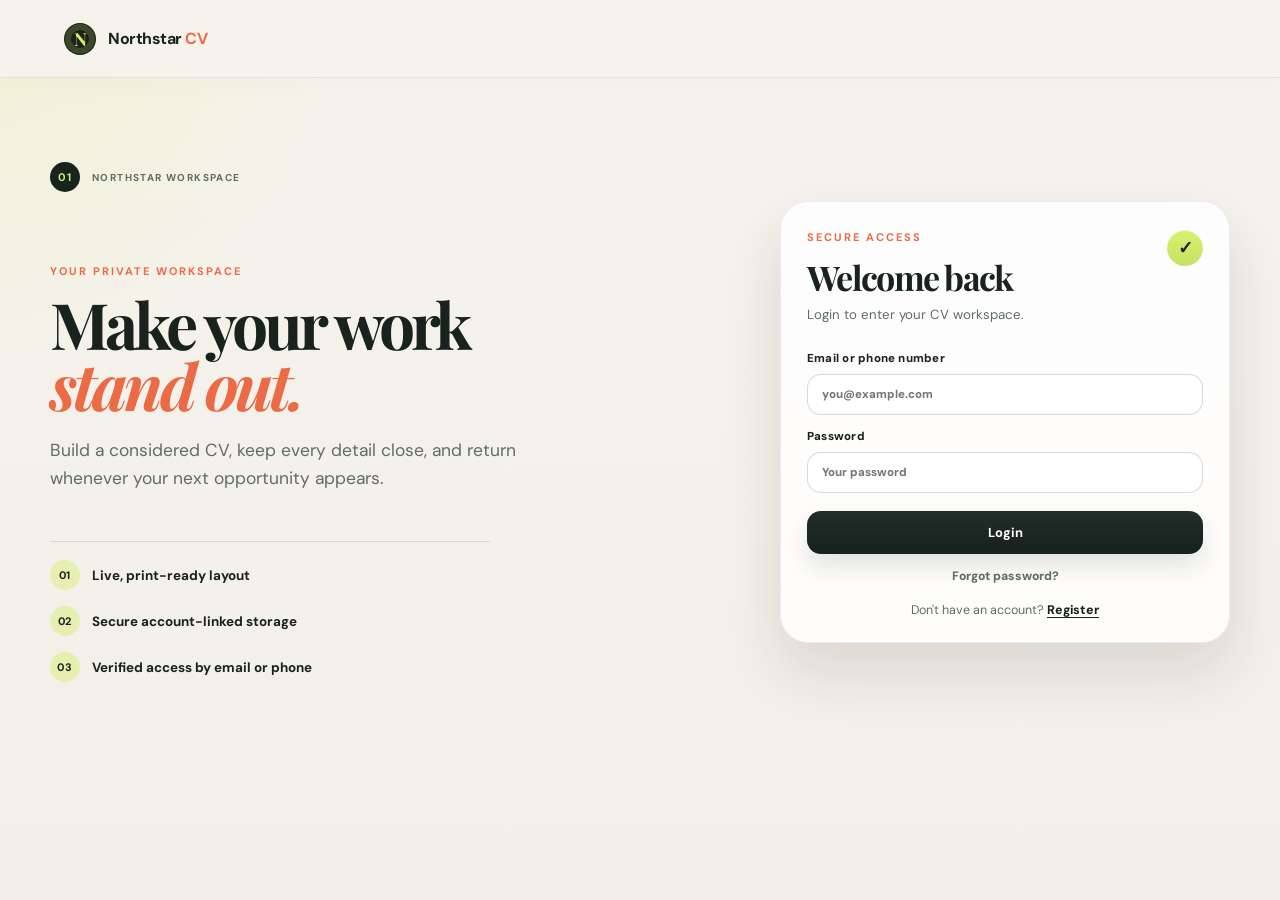
==== commit 93bd846d: "feat: enhance CV builder with user ID tracking, additional fields, and improved UI - Added DB_PORT c" ====
--- a/index.html
+++ b/index.html
@@ -41,17 +41,17 @@
     <section class="intro"><p class="eyebrow">Curriculum vitae studio</p><h1>Build a CV that<br><span>opens doors.</span></h1><p class="intro-copy">Shape your story, keep the details sharp, and walk away with a CV that feels unmistakably yours.</p><div class="progress-wrap"><div class="progress-label"><span>Profile completeness</span><strong id="progressText">0%</strong></div><div class="progress-track"><div id="progressBar"></div></div></div></section>
     <div class="workspace">
       <form class="editor" id="cvForm" autocomplete="off">
-        <section class="form-section"><div class="section-heading"><div><span class="step">01</span><h2>Contact information</h2><p>Give employers a clear way to reach you.</p></div></div><div class="field-grid"><label class="field field-wide">Full name<input data-path="basics.name" placeholder="John Doe"></label><label class="field field-wide">Professional headline<input data-path="basics.headline" placeholder="Professional"></label><label class="field">Professional email<input data-path="basics.email" type="email" placeholder="john.doe@example.com"></label><label class="field">Professional phone<input data-path="basics.phone" placeholder="+1 555 000 0000"></label><label class="field">City and state / country<input data-path="basics.location" placeholder="City, State, Country"></label><label class="field">Website / LinkedIn<input data-path="basics.website" placeholder="linkedin.com/in/johndoe"></label></div></section>
+        <section class="form-section"><div class="section-heading"><div><span class="step">01</span><h2>Contact information</h2><p>Give employers a clear way to reach you.</p></div></div><div class="field-grid"><label class="field field-wide">Full name<input data-path="basics.name" placeholder="John Doe"></label><label class="field field-wide">Professional headline<input data-path="basics.headline" placeholder="Professional"></label><label class="field">Professional email<input data-path="basics.email" type="email" placeholder="john.doe@example.com"></label><label class="field">Professional phone<input data-path="basics.phone" placeholder="+1 555 000 0000"></label><label class="field">Date of birth<input data-path="basics.dob" placeholder="DD/MM/YYYY"></label><label class="field">City and state / country<input data-path="basics.location" placeholder="City, State, Country"></label><label class="field">Website / LinkedIn<input data-path="basics.website" placeholder="linkedin.com/in/johndoe"></label></div></section>
         <section class="form-section"><div class="section-heading"><div><span class="step">02</span><h2>Professional summary</h2><p>Write a tailored 3-to-4-sentence introduction.</p></div><label class="switch"><input type="checkbox" data-toggle="summary" checked><span></span><b>Include</b></label></div><label class="field"><textarea data-path="summary" rows="4" placeholder="Highlight your top skills, achievements, and career goals..."></textarea></label></section>
         <section class="form-section"><div class="section-heading"><div><span class="step">03</span><h2>Work experience</h2><p>List roles in reverse-chronological order with measurable achievements.</p></div><button class="add-button" type="button" data-add="experience">+ Add role</button></div><div id="experienceFields"></div></section>
         <section class="form-section"><div class="section-heading"><div><span class="step">04</span><h2>Education & qualifications</h2><p>Include degrees, diplomas, institutions, locations, and dates.</p></div><button class="add-button" type="button" data-add="education">+ Add education</button></div><div id="educationFields"></div></section>
-        <section class="form-section"><div class="section-heading"><div><span class="step">05</span><h2>Skills</h2><p>Make your strongest capabilities easy to scan.</p></div></div><label class="field"><span>Skills <small>Separate each skill with a comma</small></span><input data-path="skills" placeholder="Figma, Strategy, User research, Prototyping"></label></section>
-        <section class="form-section"><div class="section-heading"><div><span class="step">06</span><h2>Optional sections</h2><p>Add specialized details when they strengthen your application.</p></div></div><div class="optional-grid"><label class="optional-card"><input type="checkbox" data-toggle="certifications"><span><b>Certifications & licenses</b><small>Industry credentials</small></span></label><label class="optional-card"><input type="checkbox" data-toggle="awards"><span><b>Awards & honors</b><small>Recognition and scholarships</small></span></label><label class="optional-card"><input type="checkbox" data-toggle="publications"><span><b>Publications & presentations</b><small>Research and industry work</small></span></label><label class="optional-card"><input type="checkbox" data-toggle="memberships"><span><b>Professional memberships</b><small>Recognized industry bodies</small></span></label></div><div id="optionalFields"></div></section>
+        <section class="form-section"><div class="section-heading"><div><span class="step">05</span><h2>Skills</h2><p>Make your strongest capabilities easy to scan.</p></div></div><label class="field"><span>Skills <small>Separate each skill with a comma</small></span><input data-path="skills" placeholder="Communication, Leadership, Teamwork, Engineering, Problem solving, Time management"></label></section>
+        <section class="form-section"><div class="section-heading"><div><span class="step">06</span><h2>Optional sections</h2><p>Add specialized details when they strengthen your application.</p></div></div><div class="optional-grid"><label class="optional-card"><input type="checkbox" data-toggle="positions"><span><b>Positions held</b><small>Additional roles</small></span></label><label class="optional-card"><input type="checkbox" data-toggle="certifications"><span><b>Certifications & licenses</b><small>Industry credentials</small></span></label><label class="optional-card"><input type="checkbox" data-toggle="awards"><span><b>Awards & honors</b><small>Recognition and scholarships</small></span></label><label class="optional-card"><input type="checkbox" data-toggle="publications"><span><b>Publications & presentations</b><small>Research and industry work</small></span></label><label class="optional-card"><input type="checkbox" data-toggle="memberships"><span><b>Professional memberships</b><small>Recognized industry bodies</small></span></label></div><div id="optionalFields"></div></section>
+        <section class="form-section"><div class="section-heading"><div><span class="step">07</span><h2>Referees</h2><p>List employers, mentors, or professional contacts who can vouch for your work.</p></div><button class="add-button" type="button" data-add="references">+ Add referee</button></div><div id="referencesFields"></div></section>
       </form>
       <aside class="preview-panel"><div class="preview-toolbar"><div><span class="eyebrow">Live document</span><h2>Your CV</h2></div><span class="page-count">A4 / 1 page</span></div><div class="paper" id="cvPreview"></div></aside>
     </div>
   </main>
-  <footer class="footer">Northstar CV Builder <span>•</span> Your next chapter starts on paper.</footer>
-  <script src="main.js"></script>
+  <script src="main.js?v=20261012-positions"></script>
 </body>
 </html>
--- a/style.css
+++ b/style.css
@@ -1,7 +1,7 @@
  .text-button{border:0;background:transparent;color:var(--muted);font-size:11px;font-weight:700;text-align:center;text-decoration:underline;text-underline-offset:3px;padding:2px}.text-button:hover{color:var(--orange)}.reset-box{border-top:1px solid var(--line);margin-top:20px;padding-top:20px}.reset-heading{display:flex;align-items:center;justify-content:space-between;gap:12px}.reset-heading strong{font-size:16px}.reset-box>p{color:var(--muted);font-size:12px;line-height:1.5;margin:8px 0 18px}.reset-box .auth-form[hidden]{display:none}
 .register-prompt{margin:24px 0 0;text-align:center;color:var(--muted);font-size:12px}.register-prompt a{color:var(--ink);font-weight:700;text-underline-offset:3px}.register-prompt a:hover{color:var(--orange)}.register-shell .account-card{align-self:center}
 :root{--ink:#17211d;--muted:#69716b;--line:#dfe4df;--paper:#fffefa;--canvas:#f4f3ee;--lime:#d8f26b;--orange:#ef714a;--shadow:0 24px 70px rgba(31,44,35,.12)}*{box-sizing:border-box}html{scroll-behavior:smooth}body{margin:0;background:var(--canvas);color:var(--ink);font-family:'DM Sans',sans-serif}button,input,textarea{font:inherit}button{cursor:pointer}.topbar{height:78px;background:rgba(244,243,238,.94);border-bottom:1px solid var(--line);display:flex;align-items:center;justify-content:space-between;padding:0 clamp(20px,5vw,76px);position:sticky;top:0;z-index:10;backdrop-filter:blur(12px)}.brand{display:flex;gap:10px;align-items:center;color:var(--ink);font-weight:700;text-decoration:none;letter-spacing:-.03em}.brand em{font-style:normal;color:var(--orange)}.brand-mark{background:var(--ink);color:var(--lime);width:28px;height:28px;display:grid;place-items:center;font-family:'Playfair Display',serif;font-size:18px;border-radius:50%}.top-actions{display:flex;align-items:center;gap:12px}.saved-state{font-size:12px;color:var(--muted);margin-right:10px}.button{border:0;padding:11px 17px;border-radius:4px;font-weight:700;font-size:13px}.button-ghost{background:transparent;color:var(--muted)}.button-dark{background:var(--ink);color:#fff}.button-dark span{font-size:16px;margin-right:6px}.app-shell{max-width:1440px;margin:auto;padding:72px clamp(20px,5vw,76px) 40px}.intro{max-width:610px;margin-bottom:64px}.eyebrow{margin:0 0 14px;color:var(--orange);font-size:11px;font-weight:700;letter-spacing:.15em;text-transform:uppercase}.intro h1{font-family:'Playfair Display',serif;font-size:clamp(46px,6vw,80px);line-height:.98;letter-spacing:-.04em;margin:0 0 22px}.intro h1 span{color:var(--orange);font-style:italic}.intro-copy{color:var(--muted);font-size:17px;line-height:1.6;max-width:430px;margin:0}.progress-wrap{margin-top:36px;max-width:380px}.progress-label{display:flex;justify-content:space-between;font-size:12px;margin-bottom:9px}.progress-label strong{color:var(--orange)}.progress-track{height:5px;background:#dfe3db;border-radius:8px;overflow:hidden}.progress-track div{height:100%;width:0;background:var(--orange);transition:width .35s ease}.workspace{display:grid;grid-template-columns:minmax(420px,1fr) minmax(420px,.93fr);gap:clamp(36px,6vw,100px);align-items:start}.editor{min-width:0}.form-section{padding:0 0 38px;margin-bottom:37px;border-bottom:1px solid var(--line)}.section-heading{display:flex;justify-content:space-between;gap:20px;align-items:flex-start;margin-bottom:23px}.step{color:var(--orange);font-size:11px;font-weight:700;letter-spacing:.12em}.section-heading h2{font-size:21px;margin:7px 0 5px;letter-spacing:-.03em}.section-heading p{color:var(--muted);font-size:13px;margin:0;line-height:1.5}.field-grid{display:grid;grid-template-columns:1fr 1fr;gap:17px 14px}.field{display:flex;flex-direction:column;gap:8px;color:#3b453e;font-size:12px;font-weight:700}.field-wide{grid-column:span 2}.field input,.field textarea{width:100%;border:1px solid #cfd7cf;background:rgba(255,255,255,.5);border-radius:3px;padding:12px 13px;color:var(--ink);outline:none;transition:border .2s,box-shadow .2s}.field textarea{resize:vertical;line-height:1.5}.field input:focus,.field textarea:focus{border-color:var(--orange);box-shadow:0 0 0 3px rgba(239,113,74,.12)}.field small{font-weight:400;color:var(--muted);margin-left:5px}.add-button{border:1px solid var(--ink);background:transparent;color:var(--ink);padding:8px 11px;border-radius:3px;font-weight:700;font-size:12px;white-space:nowrap}.repeat-item{border:1px solid var(--line);padding:17px;margin-bottom:12px;background:rgba(255,255,255,.3)}.repeat-top{display:flex;justify-content:space-between;gap:10px;align-items:center;margin-bottom:15px}.repeat-label{font-size:12px;font-weight:700}.remove-button{border:0;background:none;color:var(--orange);font-size:12px;font-weight:700}.repeat-grid{display:grid;grid-template-columns:1fr 1fr;gap:14px}.repeat-grid .field-wide{grid-column:span 2}.switch{display:flex;align-items:center;gap:8px;font-size:12px;color:var(--muted);white-space:nowrap}.switch input,.optional-card input{position:absolute;opacity:0}.switch span{width:34px;height:20px;border-radius:20px;background:#bec7bf;position:relative;transition:background .2s}.switch span:after{content:'';position:absolute;width:14px;height:14px;top:3px;left:3px;background:#fff;border-radius:50%;transition:transform .2s}.switch input:checked+span{background:var(--orange)}.switch input:checked+span:after{transform:translateX(14px)}.optional-grid{display:grid;grid-template-columns:repeat(3,1fr);gap:10px;margin-bottom:16px}.optional-card{border:1px solid var(--line);padding:14px 10px;display:flex;gap:9px;cursor:pointer;min-height:69px}.optional-card:has(input:checked){border-color:var(--orange);background:#fff8f4}.optional-card:before{content:'+';border:1px solid #b7c0b8;border-radius:50%;width:18px;height:18px;display:grid;place-items:center;color:var(--muted);font-size:15px;flex:none}.optional-card:has(input:checked):before{content:'✓';background:var(--orange);color:#fff;border-color:var(--orange);font-size:11px}.optional-card span{display:flex;flex-direction:column;gap:4px}.optional-card b{font-size:12px}.optional-card small{font-size:10px;color:var(--muted);line-height:1.3}.preview-panel{position:sticky;top:110px}.preview-toolbar{display:flex;justify-content:space-between;align-items:flex-end;margin-bottom:18px}.preview-toolbar h2{font-family:'Playfair Display',serif;font-size:30px;margin:0}.page-count{font-size:11px;color:var(--muted)}.paper{background:var(--paper);box-shadow:var(--shadow);min-height:780px;padding:54px 57px;color:#202b25}.cv-head{border-bottom:2px solid var(--ink);padding-bottom:20px;margin-bottom:22px}.cv-head h1{font-family:'Playfair Display',serif;font-size:38px;line-height:1;margin:0 0 9px;letter-spacing:-.04em}.cv-head h3{font-size:12px;font-weight:500;color:var(--orange);letter-spacing:.08em;text-transform:uppercase;margin:0 0 16px}.contact-line{color:var(--muted);font-size:9px;display:flex;gap:8px;flex-wrap:wrap}.contact-line span:not(:last-child):after{content:'•';margin-left:8px;color:var(--orange)}.cv-section{margin-bottom:20px}.cv-section h4{font-size:10px;letter-spacing:.15em;text-transform:uppercase;margin:0 0 12px;color:var(--orange);display:flex;align-items:center;gap:9px}.cv-section h4:after{content:'';height:1px;background:#e2e5df;flex:1}.cv-summary{font-size:10.5px;line-height:1.65;color:#4c5750;margin:0}.cv-entry{margin-bottom:15px}.entry-head{display:flex;justify-content:space-between;gap:12px}.entry-head strong{font-size:11px}.entry-date{font-size:9px;color:var(--orange);white-space:nowrap}.entry-sub{font-size:10px;color:var(--muted);margin:3px 0 6px}.entry-description{font-size:9.5px;line-height:1.55;color:#4c5750;margin:0;white-space:pre-line}.skill-list{display:flex;flex-wrap:wrap;gap:6px}.skill{font-size:9px;background:#edf2e7;padding:5px 8px;border-radius:2px}.empty-preview{color:#9aa39b;font-size:11px;line-height:1.6}.footer{padding:20px clamp(20px,5vw,76px) 42px;color:var(--muted);font-size:11px}.footer span{color:var(--orange);padding:0 7px}@media(max-width:1000px){.workspace{grid-template-columns:1fr}.preview-panel{position:static;max-width:760px}.paper{min-height:auto}.intro{margin-bottom:45px}}@media(max-width:600px){.topbar{height:66px}.saved-state{display:none}.button{padding:10px}.app-shell{padding-top:45px}.workspace{display:block}.field-grid,.repeat-grid{grid-template-columns:1fr}.field-wide,.repeat-grid .field-wide{grid-column:span 1}.optional-grid{grid-template-columns:1fr 1fr}.paper{padding:34px 25px}.cv-head h1{font-size:32px}.top-actions{gap:3px}}
-@media print{body{background:#fff}.topbar,.intro,.editor,.preview-toolbar,.footer{display:none}.app-shell{padding:0}.workspace{display:block}.preview-panel{position:static;max-width:none}.paper{box-shadow:none;padding:36px;min-height:0}.paper:after{display:none}}
+@media print{@page{size:A4;margin:10mm}html,body{background:#fff!important;margin:0!important;padding:0!important}body{-webkit-print-color-adjust:exact;print-color-adjust:exact}.topbar,.intro,.editor,.preview-toolbar,.footer,.saved-state,.button,.page-count{display:none!important}.app-shell{padding:0!important;max-width:none!important;margin:0!important}.workspace,.preview-panel{display:block!important;width:100%!important;max-width:none!important}.preview-panel{position:static!important}.paper{box-shadow:none!important;border:0!important;border-radius:0!important;padding:0!important;min-height:0!important;background:#fff!important;width:100%!important;max-width:none!important;overflow:visible!important}.paper:before,.paper:after{display:none!important}.cv-head{margin:0 0 10px;padding-top:0}.cv-head h2{font-size:22pt!important;line-height:1.1!important;letter-spacing:0!important;font-weight:700!important;color:#111!important;text-transform:none!important}.contact-line{font-size:9pt!important;line-height:1.4!important;gap:6pt 8pt!important;color:#444!important}.contact-line span:not(:last-child):after{content:' | ';margin-left:6pt;color:#555}.cv-section{margin-top:12pt!important}.cv-section h4{margin:0 0 6pt!important;padding-bottom:4pt!important;border-bottom:1px solid #111!important;color:#111!important;font-size:8.5pt!important;letter-spacing:.14em!important;text-transform:uppercase!important}.cv-entry{display:grid!important;gap:2pt!important;margin:0 0 8pt!important;padding:0 0 8pt!important;border-bottom:1px solid rgba(17,17,17,.1)!important}.entry-head{display:flex!important;justify-content:space-between!important;align-items:flex-start!important;gap:12pt}.entry-head strong{font-size:9.5pt!important;line-height:1.3!important;color:#111!important}.entry-date,.entry-sub{font-size:8.4pt!important;line-height:1.5!important;color:#444!important}.entry-description{margin:2pt 0 0!important;padding-left:14pt!important;font-size:8.7pt!important;line-height:1.5!important;color:#333!important}.entry-description li{margin:0!important;padding:0}.cv-summary,.cv-summary strong{font-size:9pt!important;line-height:1.5!important;color:#333!important}.cv-summary strong{display:inline-block;margin-bottom:3pt;font-size:8.5pt!important;letter-spacing:.12em!important;text-transform:uppercase!important}.skills-list,.skill{display:none!important}.#cvPreview{font-family:Arial,Helvetica,sans-serif!important} }
 
 /* Conventional CV document styling */
 .paper{font-family:'DM Sans',sans-serif;border-top:5px solid var(--ink)}
--- a/page.css
+++ b/page.css
@@ -445,69 +445,66 @@
 .paper {
   width: 100%;
   min-height: 1180px;
-  background:
-    linear-gradient(180deg, rgba(255, 255, 255, 0.98), rgba(255, 255, 255, 0.96)),
-    radial-gradient(circle at top right, rgba(234, 107, 70, 0.08), transparent 28%);
+  background: #ffffff;
   border: 1px solid rgba(23, 33, 29, 0.08);
-  border-top: 5px solid var(--ink);
-  box-shadow: 0 30px 60px rgba(24, 35, 29, 0.12);
-  border-radius: 22px 22px 18px 18px;
-  padding: 42px 40px 32px;
+  box-shadow: none;
+  border-radius: 0;
+  padding: 32px 34px 24px;
   position: relative;
   overflow: hidden;
-}
-
-.paper::before {
-  content: "";
-  position: absolute;
-  inset: 0 auto auto 0;
-  width: 100%;
-  height: 8px;
-  background: linear-gradient(90deg, var(--ink) 0%, var(--ink) 54%, rgba(234, 107, 70, 0.9) 54%, rgba(212, 239, 95, 0.9) 100%);
-  opacity: 0.9;
-}
-
+  color: #202421;
+}
+
+.paper::before,
 .paper::after {
   content: "";
-  position: absolute;
-  inset: 0 auto auto 0;
-  width: 100%;
-  height: 100%;
-  background: linear-gradient(180deg, rgba(255,255,255,0) 0%, rgba(255,255,255,0.02) 100%);
-  pointer-events: none;
+  display: none;
 }
 
 .cv-head {
   display: grid;
-  gap: 8px;
-  padding-top: 8px;
-  margin-bottom: 18px;
-}
-
-.cv-head h1 {
+  gap: 4px;
+  padding-top: 2px;
+  margin-bottom: 16px;
+  text-align: left;
+}
+
+.cv-head h2 {
   margin: 0;
-  font-size: clamp(2.1rem, 2.2vw, 3.05rem);
-  line-height: 0.94;
-  letter-spacing: -0.08em;
+  font-size: clamp(1.8rem, 2vw, 2.5rem);
+  line-height: 1.05;
+  letter-spacing: 0.01em;
   font-weight: 800;
   color: var(--ink);
-}
-
-.cv-head h3 {
+  text-transform: none;
+}
+
+.cv-title {
+  margin: 0 0 8px;
+  font-size: 0.9rem;
+  font-weight: 800;
+  letter-spacing: 0.14em;
+  text-transform: uppercase;
+  color: var(--ink);
+  text-align: center;
+}
+
+.cv-name {
   margin: 0;
-  font-size: 0.79rem;
+  font-size: 1.05rem;
   font-weight: 800;
-  letter-spacing: 0.12em;
-  text-transform: uppercase;
-  color: rgba(24, 35, 29, 0.7);
+  line-height: 1.2;
+  letter-spacing: 0.02em;
+  color: var(--ink);
+  text-align: left;
 }
 
 .contact-line {
   display: flex;
   flex-wrap: wrap;
-  gap: 8px 10px;
-  color: var(--muted);
-  font-size: 0.7rem;
+  gap: 6px 10px;
+  color: var(--muted);
+  font-size: 0.66rem;
   line-height: 1.5;
   padding-top: 2px;
 }
@@ -524,25 +521,25 @@
 }
 
 .cv-section {
-  margin-top: 22px;
+  margin-top: 16px;
 }
 
 .cv-section h4 {
-  margin: 0 0 12px;
-  padding-bottom: 8px;
-  border-bottom: 1px solid rgba(23, 33, 29, 0.18);
+  margin: 0 0 9px;
+  padding-bottom: 5px;
+  border-bottom: 1px solid rgba(23, 33, 29, 0.22);
   color: var(--ink);
   text-transform: uppercase;
-  letter-spacing: 0.12em;
-  font-size: 0.72rem;
+  letter-spacing: 0.1em;
+  font-size: 0.64rem;
   font-weight: 800;
 }
 
 .cv-entry {
   display: grid;
-  gap: 6px;
-  margin-bottom: 16px;
-  padding-bottom: 12px;
+  gap: 3px;
+  margin-bottom: 10px;
+  padding-bottom: 9px;
   border-bottom: 1px solid rgba(23, 33, 29, 0.08);
 }
 
@@ -560,20 +557,21 @@
 }
 
 .entry-head strong {
-  font-size: 0.83rem;
+  font-size: 0.78rem;
   letter-spacing: -0.02em;
   color: var(--ink);
+  font-weight: 800;
 }
 
 .entry-date {
   color: var(--muted);
-  font-size: 0.68rem;
+  font-size: 0.64rem;
   font-weight: 700;
 }
 
 .entry-sub {
   color: var(--muted);
-  font-size: 0.7rem;
+  font-size: 0.66rem;
   font-weight: 700;
 }
 
@@ -581,8 +579,8 @@
   margin: 2px 0 0;
   padding-left: 18px;
   color: #485a52;
-  font-size: 0.68rem;
-  line-height: 1.65;
+  font-size: 0.64rem;
+  line-height: 1.55;
 }
 
 .entry-description li + li {
@@ -592,8 +590,17 @@
 .cv-summary {
   margin: 0;
   color: #3f4d49;
+  font-size: 0.68rem;
+  line-height: 1.7;
+}
+
+.cv-summary strong {
+  display: inline-block;
+  margin-bottom: 4px;
   font-size: 0.72rem;
-  line-height: 1.7;
+  letter-spacing: 0.04em;
+  text-transform: uppercase;
+  color: var(--ink);
 }
 
 .skills-list {
